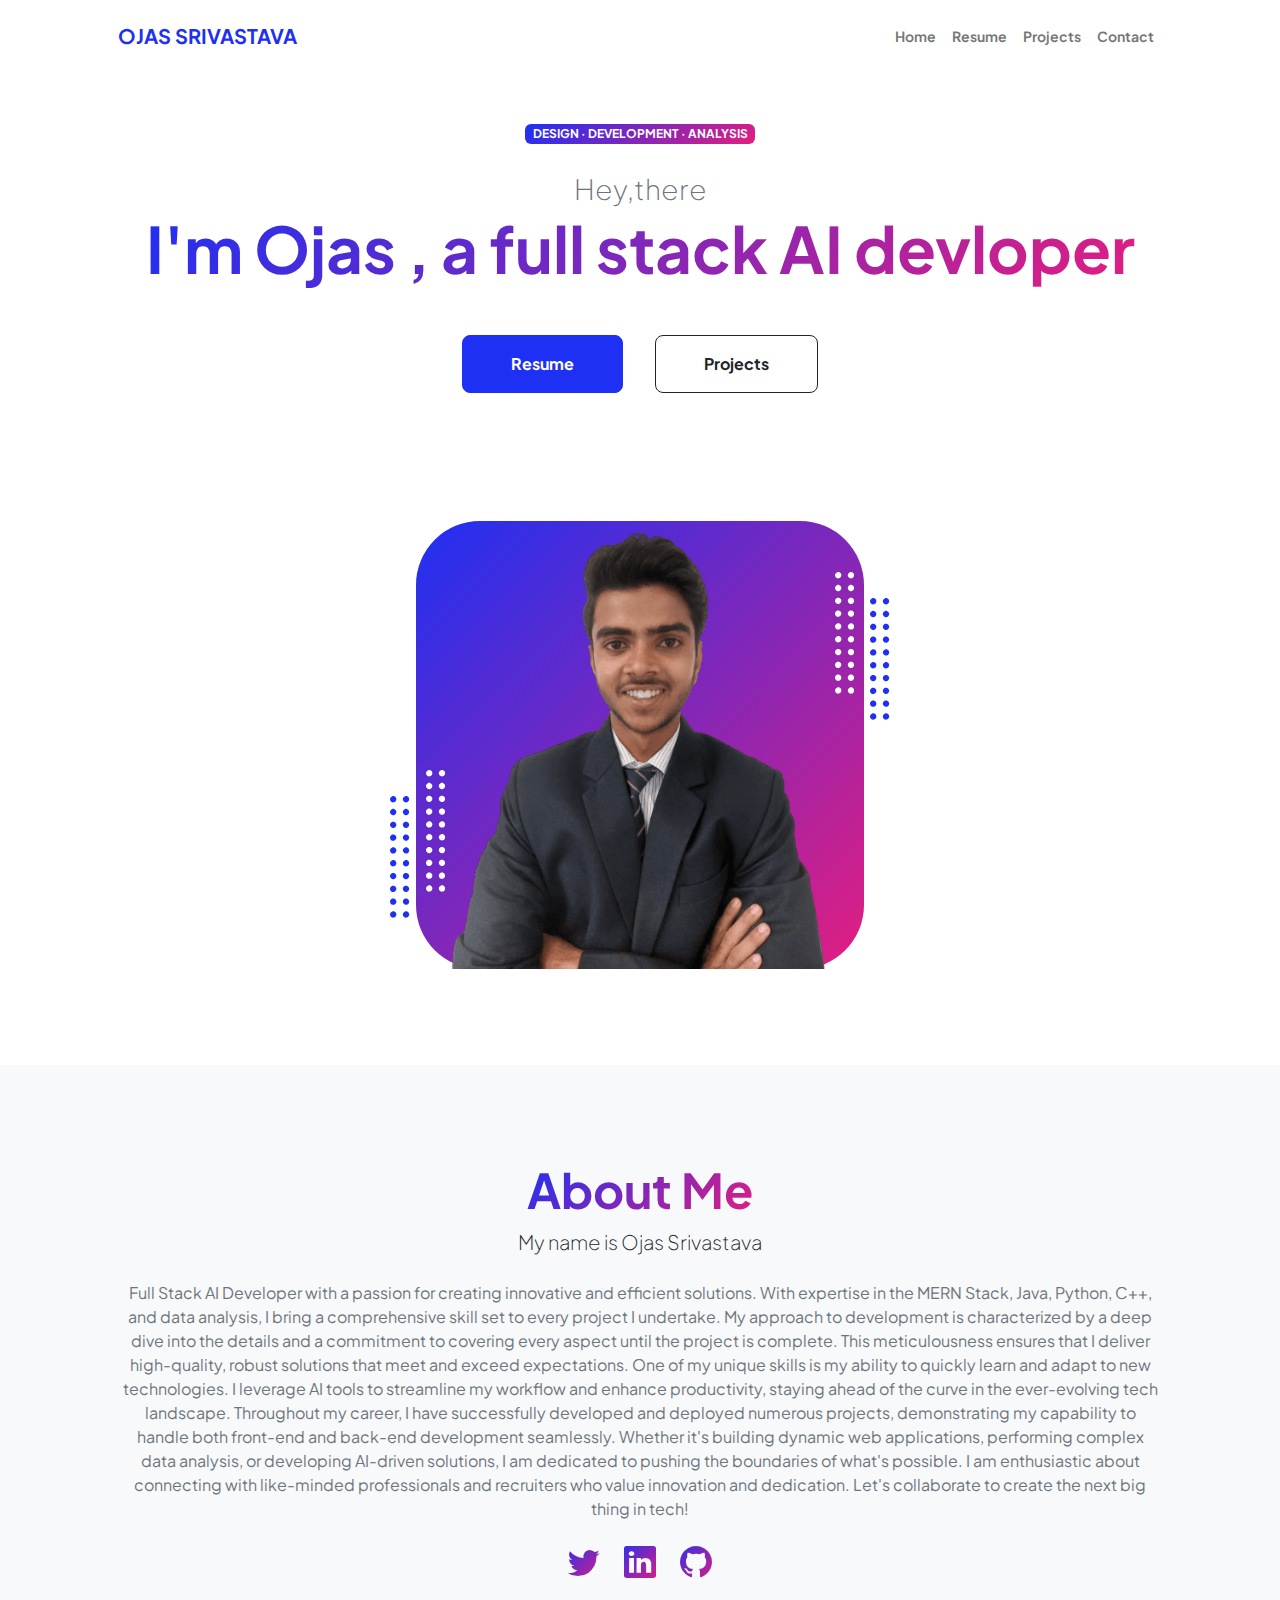
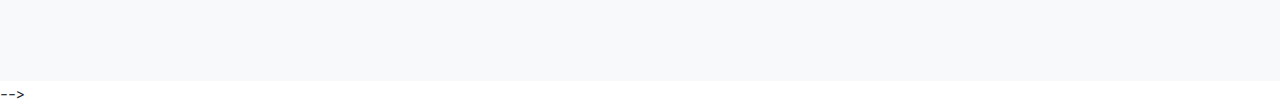
==== index.html @ b1c43680 "Add files via upload" ====
<!DOCTYPE html>
<html lang="en">
    <head>
        <meta charset="utf-8" />
        <meta name="viewport" content="width=device-width, initial-scale=1, shrink-to-fit=no" />
        <meta name="description" content="" />
        <meta name="author" content="" />
        <title>Ojas Srivastava</title>
        <!-- Favicon-->
        <link rel="icon" type="image/x-icon" href="./assets/Screenshot 2024-05-06 235901.png" />
        <!-- Custom Google font-->
        <link rel="preconnect" href="https://fonts.googleapis.com" />
        <link rel="preconnect" href="https://fonts.gstatic.com" crossorigin />
        <link href="https://fonts.googleapis.com/css2?family=Plus+Jakarta+Sans:wght@100;200;300;400;500;600;700;800;900&amp;display=swap" rel="stylesheet" />
        <!-- Bootstrap icons-->
        <link href="https://cdn.jsdelivr.net/npm/bootstrap-icons@1.8.1/font/bootstrap-icons.css" rel="stylesheet" />
        <!-- Core theme CSS (includes Bootstrap)-->
        <link href="css/styles.css" rel="stylesheet" />
    </head>
    <body class="d-flex flex-column h-100">
        <main class="flex-shrink-0">
            <!-- Navigation-->
            <nav class="navbar navbar-expand-lg navbar-light bg-white py-3">
                <div class="container px-5">
                    <a class="navbar-brand" href="index.html"><span class="fw-bolder text-primary">OJAS SRIVASTAVA</span></a>
                    <button class="navbar-toggler" type="button" data-bs-toggle="collapse" data-bs-target="#navbarSupportedContent" aria-controls="navbarSupportedContent" aria-expanded="false" aria-label="Toggle navigation"><span class="navbar-toggler-icon"></span></button>
                    <div class="collapse navbar-collapse" id="navbarSupportedContent">
                        <ul class="navbar-nav ms-auto mb-2 mb-lg-0 small fw-bolder">
                            <li class="nav-item"><a class="nav-link" href="index.html">Home</a></li>
                            <li class="nav-item"><a class="nav-link" href="resume.html">Resume</a></li>
                            <li class="nav-item"><a class="nav-link" href="projects.html">Projects</a></li>
                            <li class="nav-item"><a class="nav-link" href="contact.html">Contact</a></li>
                        </ul>
                    </div>
                </div>
            </nav>
            <!-- Header-->
            <header class="py-5">
                <div class="container px-5 pb-5">
                    <div class="row gx-5 align-items-center">
                        <div class="col-xxl-5">
                            <!-- Header text content-->
                            <div class="text-center text-xxl-start">
                                <div class="badge bg-gradient-primary-to-secondary text-white mb-4"><div class="text-uppercase">Design &middot; Development &middot; Analysis</div></div>
                                <div class="fs-3 fw-light text-muted">Hey,there</div>
                                <h1 class="display-3 fw-bolder mb-5"><span class="text-gradient d-inline">I'm Ojas , a full stack AI devloper</span></h1>
                                <div class="d-grid gap-3 d-sm-flex justify-content-sm-center justify-content-xxl-start mb-3">
                                    <a class="btn btn-primary btn-lg px-5 py-3 me-sm-3 fs-6 fw-bolder" href="resume.html">Resume</a>
                                    <a class="btn btn-outline-dark btn-lg px-5 py-3 fs-6 fw-bolder" href="projects.html">Projects</a>
                                </div>
                            </div>
                        </div>
                        <div class="col-xxl-7">
                            <!-- Header profile picture-->
                            <div class="d-flex justify-content-center mt-5 mt-xxl-0">
                                <div class="profile bg-gradient-primary-to-secondary">
                                    <!-- TIP: For best results, use a photo with a transparent background like the demo example below-->
                                    <!-- Watch a tutorial on how to do this on YouTube (link)-->
                                    <img class="profile-img" src="./assets/[removal.ai]_d16ad69e-1730-4261-8ad7-848073e67e04-ojas.png" alt="..." />
                                    <div class="dots-1">
                                        <!-- SVG Dots-->
                                        <svg version="1.1" xmlns="http://www.w3.org/2000/svg" xmlns:xlink="http://www.w3.org/1999/xlink" x="0px" y="0px" viewBox="0 0 191.6 1215.4" style="enable-background: new 0 0 191.6 1215.4" xml:space="preserve">
                                            <g transform="translate(0.000000,1280.000000) scale(0.100000,-0.100000)">
                                                <path d="M227.7,12788.6c-105-35-200-141-222-248c-43-206,163-412,369-369c155,32,275,190,260,339c-11,105-90,213-190,262        C383.7,12801.6,289.7,12808.6,227.7,12788.6z"></path>
                                                <path d="M1507.7,12788.6c-151-50-253-216-222-362c25-119,136-230,254-255c194-41,395,142,375,339c-11,105-90,213-190,262        C1663.7,12801.6,1569.7,12808.6,1507.7,12788.6z"></path>
                                                <path d="M227.7,11508.6c-105-35-200-141-222-248c-43-206,163-412,369-369c155,32,275,190,260,339c-11,105-90,213-190,262        C383.7,11521.6,289.7,11528.6,227.7,11508.6z"></path>
                                                <path d="M1507.7,11508.6c-151-50-253-216-222-362c25-119,136-230,254-255c194-41,395,142,375,339c-11,105-90,213-190,262        C1663.7,11521.6,1569.7,11528.6,1507.7,11508.6z"></path>
                                                <path d="M227.7,10228.6c-105-35-200-141-222-248c-43-206,163-412,369-369c155,32,275,190,260,339c-11,105-90,213-190,262        C383.7,10241.6,289.7,10248.6,227.7,10228.6z"></path>
                                                <path d="M1507.7,10228.6c-105-35-200-141-222-248c-43-206,163-412,369-369c155,32,275,190,260,339c-11,105-90,213-190,262        C1663.7,10241.6,1569.7,10248.6,1507.7,10228.6z"></path>
                                                <path d="M227.7,8948.6c-105-35-200-141-222-248c-43-206,163-412,369-369c155,32,275,190,260,339c-11,105-90,213-190,262        C383.7,8961.6,289.7,8968.6,227.7,8948.6z"></path>
                                                <path d="M1507.7,8948.6c-105-35-200-141-222-248c-43-206,163-412,369-369c155,32,275,190,260,339c-11,105-90,213-190,262        C1663.7,8961.6,1569.7,8968.6,1507.7,8948.6z"></path>
                                                <path d="M227.7,7668.6c-105-35-200-141-222-248c-43-206,163-412,369-369c155,32,275,190,260,339c-11,105-90,213-190,262        C383.7,7681.6,289.7,7688.6,227.7,7668.6z"></path>
                                                <path d="M1507.7,7668.6c-105-35-200-141-222-248c-43-206,163-412,369-369c155,32,275,190,260,339c-11,105-90,213-190,262        C1663.7,7681.6,1569.7,7688.6,1507.7,7668.6z"></path>
                                                <path d="M227.7,6388.6c-105-35-200-141-222-248c-43-206,163-412,369-369c155,32,275,190,260,339c-11,105-90,213-190,262        C383.7,6401.6,289.7,6408.6,227.7,6388.6z"></path>
                                                <path d="M1507.7,6388.6c-105-35-200-141-222-248c-43-206,163-412,369-369c155,32,275,190,260,339c-11,105-90,213-190,262        C1663.7,6401.6,1569.7,6408.6,1507.7,6388.6z"></path>
                                                <path d="M227.7,5108.6c-105-35-200-141-222-248c-43-206,163-412,369-369c155,32,275,190,260,339c-11,105-90,213-190,262        C383.7,5121.6,289.7,5128.6,227.7,5108.6z"></path>
                                                <path d="M1507.7,5108.6c-105-35-200-141-222-248c-43-206,163-412,369-369c155,32,275,190,260,339c-11,105-90,213-190,262        C1663.7,5121.6,1569.7,5128.6,1507.7,5108.6z"></path>
                                                <path d="M227.7,3828.6c-105-35-200-141-222-248c-43-206,163-412,369-369c155,32,275,190,260,339c-11,105-90,213-190,262        C383.7,3841.6,289.7,3848.6,227.7,3828.6z"></path>
                                                <path d="M1507.7,3828.6c-105-35-200-141-222-248c-43-206,163-412,369-369c155,32,275,190,260,339c-11,105-90,213-190,262        C1663.7,3841.6,1569.7,3848.6,1507.7,3828.6z"></path>
                                                <path d="M227.7,2548.6c-105-35-200-141-222-248c-43-206,163-412,369-369c155,32,275,190,260,339c-11,105-90,213-190,262        C383.7,2561.6,289.7,2568.6,227.7,2548.6z"></path>
                                                <path d="M1507.7,2548.6c-105-35-200-141-222-248c-43-206,163-412,369-369c155,32,275,190,260,339c-11,105-90,213-190,262        C1663.7,2561.6,1569.7,2568.6,1507.7,2548.6z"></path>
                                                <path d="M227.7,1268.6c-105-35-200-141-222-248c-43-206,163-412,369-369c155,32,275,190,260,339c-11,105-90,213-190,262        C383.7,1281.6,289.7,1288.6,227.7,1268.6z"></path>
                                                <path d="M1507.7,1268.6c-105-35-200-141-222-248c-43-206,163-412,369-369c155,32,275,190,260,339c-11,105-90,213-190,262        C1663.7,1281.6,1569.7,1288.6,1507.7,1268.6z"></path>
                                            </g>
                                        </svg>
                                        <!-- END of SVG dots-->
                                    </div>
                                    <div class="dots-2">
                                        <!-- SVG Dots-->
                                        <svg version="1.1" xmlns="http://www.w3.org/2000/svg" xmlns:xlink="http://www.w3.org/1999/xlink" x="0px" y="0px" viewBox="0 0 191.6 1215.4" style="enable-background: new 0 0 191.6 1215.4" xml:space="preserve">
                                            <g transform="translate(0.000000,1280.000000) scale(0.100000,-0.100000)">
                                                <path d="M227.7,12788.6c-105-35-200-141-222-248c-43-206,163-412,369-369c155,32,275,190,260,339c-11,105-90,213-190,262        C383.7,12801.6,289.7,12808.6,227.7,12788.6z"></path>
                                                <path d="M1507.7,12788.6c-151-50-253-216-222-362c25-119,136-230,254-255c194-41,395,142,375,339c-11,105-90,213-190,262        C1663.7,12801.6,1569.7,12808.6,1507.7,12788.6z"></path>
                                                <path d="M227.7,11508.6c-105-35-200-141-222-248c-43-206,163-412,369-369c155,32,275,190,260,339c-11,105-90,213-190,262        C383.7,11521.6,289.7,11528.6,227.7,11508.6z"></path>
                                                <path d="M1507.7,11508.6c-151-50-253-216-222-362c25-119,136-230,254-255c194-41,395,142,375,339c-11,105-90,213-190,262        C1663.7,11521.6,1569.7,11528.6,1507.7,11508.6z"></path>
                                                <path d="M227.7,10228.6c-105-35-200-141-222-248c-43-206,163-412,369-369c155,32,275,190,260,339c-11,105-90,213-190,262        C383.7,10241.6,289.7,10248.6,227.7,10228.6z"></path>
                                                <path d="M1507.7,10228.6c-105-35-200-141-222-248c-43-206,163-412,369-369c155,32,275,190,260,339c-11,105-90,213-190,262        C1663.7,10241.6,1569.7,10248.6,1507.7,10228.6z"></path>
                                                <path d="M227.7,8948.6c-105-35-200-141-222-248c-43-206,163-412,369-369c155,32,275,190,260,339c-11,105-90,213-190,262        C383.7,8961.6,289.7,8968.6,227.7,8948.6z"></path>
                                                <path d="M1507.7,8948.6c-105-35-200-141-222-248c-43-206,163-412,369-369c155,32,275,190,260,339c-11,105-90,213-190,262        C1663.7,8961.6,1569.7,8968.6,1507.7,8948.6z"></path>
                                                <path d="M227.7,7668.6c-105-35-200-141-222-248c-43-206,163-412,369-369c155,32,275,190,260,339c-11,105-90,213-190,262        C383.7,7681.6,289.7,7688.6,227.7,7668.6z"></path>
                                                <path d="M1507.7,7668.6c-105-35-200-141-222-248c-43-206,163-412,369-369c155,32,275,190,260,339c-11,105-90,213-190,262        C1663.7,7681.6,1569.7,7688.6,1507.7,7668.6z"></path>
                                                <path d="M227.7,6388.6c-105-35-200-141-222-248c-43-206,163-412,369-369c155,32,275,190,260,339c-11,105-90,213-190,262        C383.7,6401.6,289.7,6408.6,227.7,6388.6z"></path>
                                                <path d="M1507.7,6388.6c-105-35-200-141-222-248c-43-206,163-412,369-369c155,32,275,190,260,339c-11,105-90,213-190,262        C1663.7,6401.6,1569.7,6408.6,1507.7,6388.6z"></path>
                                                <path d="M227.7,5108.6c-105-35-200-141-222-248c-43-206,163-412,369-369c155,32,275,190,260,339c-11,105-90,213-190,262        C383.7,5121.6,289.7,5128.6,227.7,5108.6z"></path>
                                                <path d="M1507.7,5108.6c-105-35-200-141-222-248c-43-206,163-412,369-369c155,32,275,190,260,339c-11,105-90,213-190,262        C1663.7,5121.6,1569.7,5128.6,1507.7,5108.6z"></path>
                                                <path d="M227.7,3828.6c-105-35-200-141-222-248c-43-206,163-412,369-369c155,32,275,190,260,339c-11,105-90,213-190,262        C383.7,3841.6,289.7,3848.6,227.7,3828.6z"></path>
                                                <path d="M1507.7,3828.6c-105-35-200-141-222-248c-43-206,163-412,369-369c155,32,275,190,260,339c-11,105-90,213-190,262        C1663.7,3841.6,1569.7,3848.6,1507.7,3828.6z"></path>
                                                <path d="M227.7,2548.6c-105-35-200-141-222-248c-43-206,163-412,369-369c155,32,275,190,260,339c-11,105-90,213-190,262        C383.7,2561.6,289.7,2568.6,227.7,2548.6z"></path>
                                                <path d="M1507.7,2548.6c-105-35-200-141-222-248c-43-206,163-412,369-369c155,32,275,190,260,339c-11,105-90,213-190,262        C1663.7,2561.6,1569.7,2568.6,1507.7,2548.6z"></path>
                                                <path d="M227.7,1268.6c-105-35-200-141-222-248c-43-206,163-412,369-369c155,32,275,190,260,339c-11,105-90,213-190,262        C383.7,1281.6,289.7,1288.6,227.7,1268.6z"></path>
                                                <path d="M1507.7,1268.6c-105-35-200-141-222-248c-43-206,163-412,369-369c155,32,275,190,260,339c-11,105-90,213-190,262        C1663.7,1281.6,1569.7,1288.6,1507.7,1268.6z"></path>
                                            </g>
                                        </svg>
                                        <!-- END of SVG dots-->
                                    </div>
                                    <div class="dots-3">
                                        <!-- SVG Dots-->
                                        <svg version="1.1" xmlns="http://www.w3.org/2000/svg" xmlns:xlink="http://www.w3.org/1999/xlink" x="0px" y="0px" viewBox="0 0 191.6 1215.4" style="enable-background: new 0 0 191.6 1215.4" xml:space="preserve">
                                            <g transform="translate(0.000000,1280.000000) scale(0.100000,-0.100000)">
                                                <path d="M227.7,12788.6c-105-35-200-141-222-248c-43-206,163-412,369-369c155,32,275,190,260,339c-11,105-90,213-190,262        C383.7,12801.6,289.7,12808.6,227.7,12788.6z"></path>
                                                <path d="M1507.7,12788.6c-151-50-253-216-222-362c25-119,136-230,254-255c194-41,395,142,375,339c-11,105-90,213-190,262        C1663.7,12801.6,1569.7,12808.6,1507.7,12788.6z"></path>
                                                <path d="M227.7,11508.6c-105-35-200-141-222-248c-43-206,163-412,369-369c155,32,275,190,260,339c-11,105-90,213-190,262        C383.7,11521.6,289.7,11528.6,227.7,11508.6z"></path>
                                                <path d="M1507.7,11508.6c-151-50-253-216-222-362c25-119,136-230,254-255c194-41,395,142,375,339c-11,105-90,213-190,262        C1663.7,11521.6,1569.7,11528.6,1507.7,11508.6z"></path>
                                                <path d="M227.7,10228.6c-105-35-200-141-222-248c-43-206,163-412,369-369c155,32,275,190,260,339c-11,105-90,213-190,262        C383.7,10241.6,289.7,10248.6,227.7,10228.6z"></path>
                                                <path d="M1507.7,10228.6c-105-35-200-141-222-248c-43-206,163-412,369-369c155,32,275,190,260,339c-11,105-90,213-190,262        C1663.7,10241.6,1569.7,10248.6,1507.7,10228.6z"></path>
                                                <path d="M227.7,8948.6c-105-35-200-141-222-248c-43-206,163-412,369-369c155,32,275,190,260,339c-11,105-90,213-190,262        C383.7,8961.6,289.7,8968.6,227.7,8948.6z"></path>
                                                <path d="M1507.7,8948.6c-105-35-200-141-222-248c-43-206,163-412,369-369c155,32,275,190,260,339c-11,105-90,213-190,262        C1663.7,8961.6,1569.7,8968.6,1507.7,8948.6z"></path>
                                                <path d="M227.7,7668.6c-105-35-200-141-222-248c-43-206,163-412,369-369c155,32,275,190,260,339c-11,105-90,213-190,262        C383.7,7681.6,289.7,7688.6,227.7,7668.6z"></path>
                                                <path d="M1507.7,7668.6c-105-35-200-141-222-248c-43-206,163-412,369-369c155,32,275,190,260,339c-11,105-90,213-190,262        C1663.7,7681.6,1569.7,7688.6,1507.7,7668.6z"></path>
                                                <path d="M227.7,6388.6c-105-35-200-141-222-248c-43-206,163-412,369-369c155,32,275,190,260,339c-11,105-90,213-190,262        C383.7,6401.6,289.7,6408.6,227.7,6388.6z"></path>
                                                <path d="M1507.7,6388.6c-105-35-200-141-222-248c-43-206,163-412,369-369c155,32,275,190,260,339c-11,105-90,213-190,262        C1663.7,6401.6,1569.7,6408.6,1507.7,6388.6z"></path>
                                                <path d="M227.7,5108.6c-105-35-200-141-222-248c-43-206,163-412,369-369c155,32,275,190,260,339c-11,105-90,213-190,262        C383.7,5121.6,289.7,5128.6,227.7,5108.6z"></path>
                                                <path d="M1507.7,5108.6c-105-35-200-141-222-248c-43-206,163-412,369-369c155,32,275,190,260,339c-11,105-90,213-190,262        C1663.7,5121.6,1569.7,5128.6,1507.7,5108.6z"></path>
                                                <path d="M227.7,3828.6c-105-35-200-141-222-248c-43-206,163-412,369-369c155,32,275,190,260,339c-11,105-90,213-190,262        C383.7,3841.6,289.7,3848.6,227.7,3828.6z"></path>
                                                <path d="M1507.7,3828.6c-105-35-200-141-222-248c-43-206,163-412,369-369c155,32,275,190,260,339c-11,105-90,213-190,262        C1663.7,3841.6,1569.7,3848.6,1507.7,3828.6z"></path>
                                                <path d="M227.7,2548.6c-105-35-200-141-222-248c-43-206,163-412,369-369c155,32,275,190,260,339c-11,105-90,213-190,262        C383.7,2561.6,289.7,2568.6,227.7,2548.6z"></path>
                                                <path d="M1507.7,2548.6c-105-35-200-141-222-248c-43-206,163-412,369-369c155,32,275,190,260,339c-11,105-90,213-190,262        C1663.7,2561.6,1569.7,2568.6,1507.7,2548.6z"></path>
                                                <path d="M227.7,1268.6c-105-35-200-141-222-248c-43-206,163-412,369-369c155,32,275,190,260,339c-11,105-90,213-190,262        C383.7,1281.6,289.7,1288.6,227.7,1268.6z"></path>
                                                <path d="M1507.7,1268.6c-105-35-200-141-222-248c-43-206,163-412,369-369c155,32,275,190,260,339c-11,105-90,213-190,262        C1663.7,1281.6,1569.7,1288.6,1507.7,1268.6z"></path>
                                            </g>
                                        </svg>
                                        <!-- END of SVG dots-->
                                    </div>
                                    <div class="dots-4">
                                        <!-- SVG Dots-->
                                        <svg version="1.1" xmlns="http://www.w3.org/2000/svg" xmlns:xlink="http://www.w3.org/1999/xlink" x="0px" y="0px" viewBox="0 0 191.6 1215.4" style="enable-background: new 0 0 191.6 1215.4" xml:space="preserve">
                                            <g transform="translate(0.000000,1280.000000) scale(0.100000,-0.100000)">
                                                <path d="M227.7,12788.6c-105-35-200-141-222-248c-43-206,163-412,369-369c155,32,275,190,260,339c-11,105-90,213-190,262        C383.7,12801.6,289.7,12808.6,227.7,12788.6z"></path>
                                                <path d="M1507.7,12788.6c-151-50-253-216-222-362c25-119,136-230,254-255c194-41,395,142,375,339c-11,105-90,213-190,262        C1663.7,12801.6,1569.7,12808.6,1507.7,12788.6z"></path>
                                                <path d="M227.7,11508.6c-105-35-200-141-222-248c-43-206,163-412,369-369c155,32,275,190,260,339c-11,105-90,213-190,262        C383.7,11521.6,289.7,11528.6,227.7,11508.6z"></path>
                                                <path d="M1507.7,11508.6c-151-50-253-216-222-362c25-119,136-230,254-255c194-41,395,142,375,339c-11,105-90,213-190,262        C1663.7,11521.6,1569.7,11528.6,1507.7,11508.6z"></path>
                                                <path d="M227.7,10228.6c-105-35-200-141-222-248c-43-206,163-412,369-369c155,32,275,190,260,339c-11,105-90,213-190,262        C383.7,10241.6,289.7,10248.6,227.7,10228.6z"></path>
                                                <path d="M1507.7,10228.6c-105-35-200-141-222-248c-43-206,163-412,369-369c155,32,275,190,260,339c-11,105-90,213-190,262        C1663.7,10241.6,1569.7,10248.6,1507.7,10228.6z"></path>
                                                <path d="M227.7,8948.6c-105-35-200-141-222-248c-43-206,163-412,369-369c155,32,275,190,260,339c-11,105-90,213-190,262        C383.7,8961.6,289.7,8968.6,227.7,8948.6z"></path>
                                                <path d="M1507.7,8948.6c-105-35-200-141-222-248c-43-206,163-412,369-369c155,32,275,190,260,339c-11,105-90,213-190,262        C1663.7,8961.6,1569.7,8968.6,1507.7,8948.6z"></path>
                                                <path d="M227.7,7668.6c-105-35-200-141-222-248c-43-206,163-412,369-369c155,32,275,190,260,339c-11,105-90,213-190,262        C383.7,7681.6,289.7,7688.6,227.7,7668.6z"></path>
                                                <path d="M1507.7,7668.6c-105-35-200-141-222-248c-43-206,163-412,369-369c155,32,275,190,260,339c-11,105-90,213-190,262        C1663.7,7681.6,1569.7,7688.6,1507.7,7668.6z"></path>
                                                <path d="M227.7,6388.6c-105-35-200-141-222-248c-43-206,163-412,369-369c155,32,275,190,260,339c-11,105-90,213-190,262        C383.7,6401.6,289.7,6408.6,227.7,6388.6z"></path>
                                                <path d="M1507.7,6388.6c-105-35-200-141-222-248c-43-206,163-412,369-369c155,32,275,190,260,339c-11,105-90,213-190,262        C1663.7,6401.6,1569.7,6408.6,1507.7,6388.6z"></path>
                                                <path d="M227.7,5108.6c-105-35-200-141-222-248c-43-206,163-412,369-369c155,32,275,190,260,339c-11,105-90,213-190,262        C383.7,5121.6,289.7,5128.6,227.7,5108.6z"></path>
                                                <path d="M1507.7,5108.6c-105-35-200-141-222-248c-43-206,163-412,369-369c155,32,275,190,260,339c-11,105-90,213-190,262        C1663.7,5121.6,1569.7,5128.6,1507.7,5108.6z"></path>
                                                <path d="M227.7,3828.6c-105-35-200-141-222-248c-43-206,163-412,369-369c155,32,275,190,260,339c-11,105-90,213-190,262        C383.7,3841.6,289.7,3848.6,227.7,3828.6z"></path>
                                                <path d="M1507.7,3828.6c-105-35-200-141-222-248c-43-206,163-412,369-369c155,32,275,190,260,339c-11,105-90,213-190,262        C1663.7,3841.6,1569.7,3848.6,1507.7,3828.6z"></path>
                                                <path d="M227.7,2548.6c-105-35-200-141-222-248c-43-206,163-412,369-369c155,32,275,190,260,339c-11,105-90,213-190,262        C383.7,2561.6,289.7,2568.6,227.7,2548.6z"></path>
                                                <path d="M1507.7,2548.6c-105-35-200-141-222-248c-43-206,163-412,369-369c155,32,275,190,260,339c-11,105-90,213-190,262        C1663.7,2561.6,1569.7,2568.6,1507.7,2548.6z"></path>
                                                <path d="M227.7,1268.6c-105-35-200-141-222-248c-43-206,163-412,369-369c155,32,275,190,260,339c-11,105-90,213-190,262        C383.7,1281.6,289.7,1288.6,227.7,1268.6z"></path>
                                                <path d="M1507.7,1268.6c-105-35-200-141-222-248c-43-206,163-412,369-369c155,32,275,190,260,339c-11,105-90,213-190,262        C1663.7,1281.6,1569.7,1288.6,1507.7,1268.6z"></path>
                                            </g>
                                        </svg>
                                        <!-- END of SVG dots-->
                                    </div>
                                </div>
                            </div>
                        </div>
                    </div>
                </div>
            </header>
            <!-- About Section-->
            <section class="bg-light py-5">
                <div class="container px-5">
                    <div class="row gx-5 justify-content-center">
                        <div class="col-xxl-8">
                            <div class="text-center my-5">
                                <h2 class="display-5 fw-bolder"><span class="text-gradient d-inline">About Me</span></h2>
                                <p class="lead fw-light mb-4">My name is Ojas Srivastava </p>
                                <p class="text-muted"> Full Stack AI Developer with a passion for creating innovative and efficient solutions. With expertise in the MERN Stack, Java, Python, C++, and data analysis, I bring a comprehensive skill set to every project I undertake.

                                    My approach to development is characterized by a deep dive into the details and a commitment to covering every aspect until the project is complete. This meticulousness ensures that I deliver high-quality, robust solutions that meet and exceed expectations.
                                    
                                    One of my unique skills is my ability to quickly learn and adapt to new technologies. I leverage AI tools to streamline my workflow and enhance productivity, staying ahead of the curve in the ever-evolving tech landscape.
                                    
                                    Throughout my career, I have successfully developed and deployed numerous projects, demonstrating my capability to handle both front-end and back-end development seamlessly. Whether it's building dynamic web applications, performing complex data analysis, or developing AI-driven solutions, I am dedicated to pushing the boundaries of what's possible.
                                    
                                    I am enthusiastic about connecting with like-minded professionals and recruiters who value innovation and dedication. Let's collaborate to create the next big thing in tech!</p>
                                <div class="d-flex justify-content-center fs-2 gap-4">
                                    <a class="text-gradient" href="#!"><i class="bi bi-twitter"></i></a>
                                    <a class="text-gradient" href="#!"><i class="bi bi-linkedin"></i></a>
                                    <a class="text-gradient" href="#!"><i class="bi bi-github"></i></a>
                                </div>
                            </div>
                        </div>
                    </div>
                </div>
            </section>
        </main>
        <!-- Footer-->
        <!-- <footer class="bg-white py-4 mt-auto">
            <div class="container px-5">
                <div class="row align-items-center justify-content-between flex-column flex-sm-row">
                    <!-- <div class="col-auto"><div class="small m-0">Copyright &copy; Your Website 2023</div></div> -->
                    <!-- <div class="col-auto">
                        <a class="small" href="#!">Privacy</a>
                        <span class="mx-1">&middot;</span>
                        <a class="small" href="#!">Terms</a>
                        <span class="mx-1">&middot;</span>
                        <a class="small" href="#!">Contact</a>
                    </div> -->
                </div>
            </div>
        </footer> -->
        <!-- Bootstrap core JS-->
        <script src="https://cdn.jsdelivr.net/npm/bootstrap@5.2.3/dist/js/bootstrap.bundle.min.js"></script>
        <!-- Core theme JS-->
        <script src="js/scripts.js"></script>
    </body>
</html>
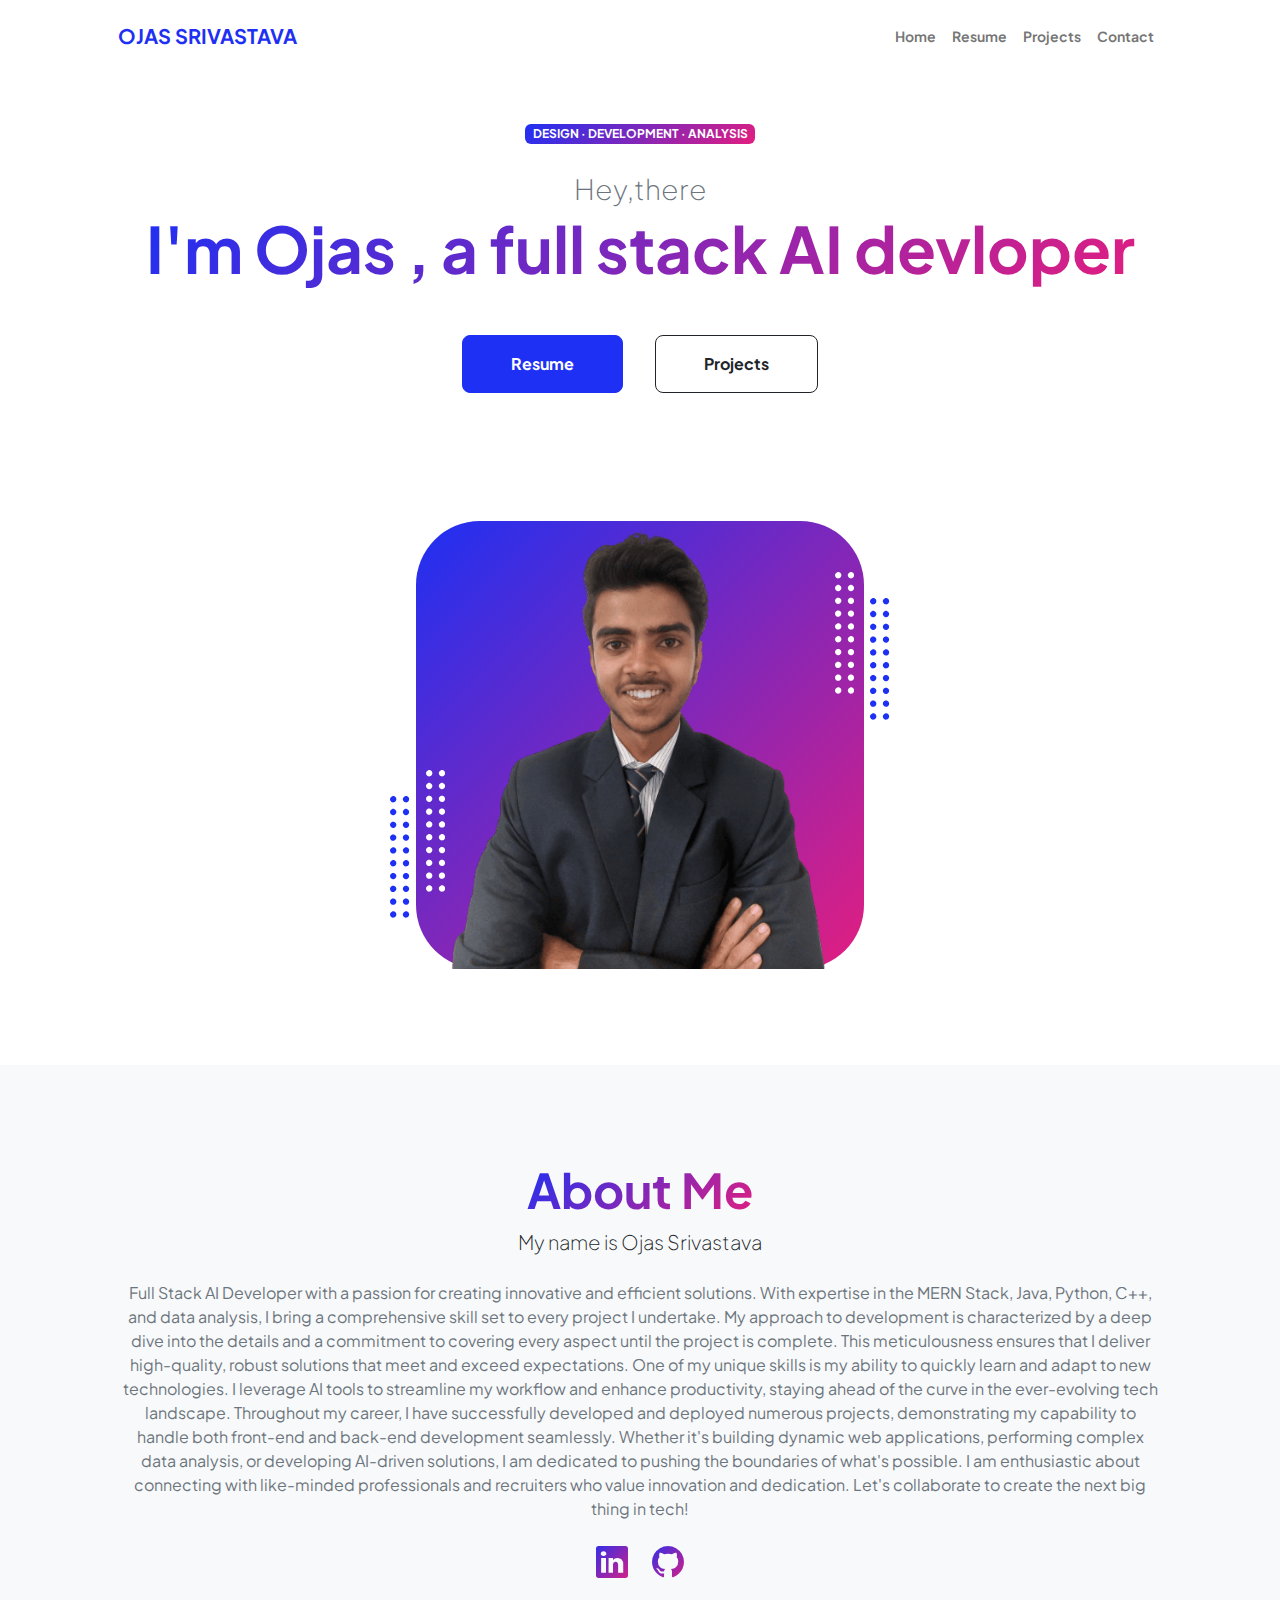
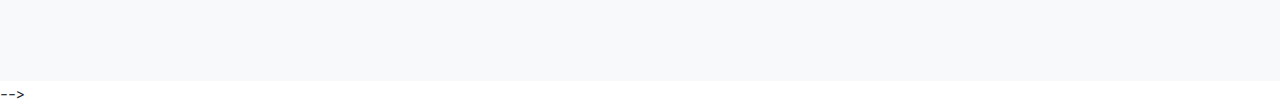
==== commit db40f33b: "index.html" ====
--- a/index.html
+++ b/index.html
@@ -193,9 +193,9 @@
                                     
                                     I am enthusiastic about connecting with like-minded professionals and recruiters who value innovation and dedication. Let's collaborate to create the next big thing in tech!</p>
                                 <div class="d-flex justify-content-center fs-2 gap-4">
-                                    <a class="text-gradient" href="#!"><i class="bi bi-twitter"></i></a>
-                                    <a class="text-gradient" href="#!"><i class="bi bi-linkedin"></i></a>
-                                    <a class="text-gradient" href="#!"><i class="bi bi-github"></i></a>
+                             
+                                    <a class="text-gradient" href="https://www.linkedin.com/in/ojas-srivastava-/"><i class="bi bi-linkedin"></i></a>
+                                    <a class="text-gradient" href="https://github.com/Roger10100"><i class="bi bi-github"></i></a>
                                 </div>
                             </div>
                         </div>
